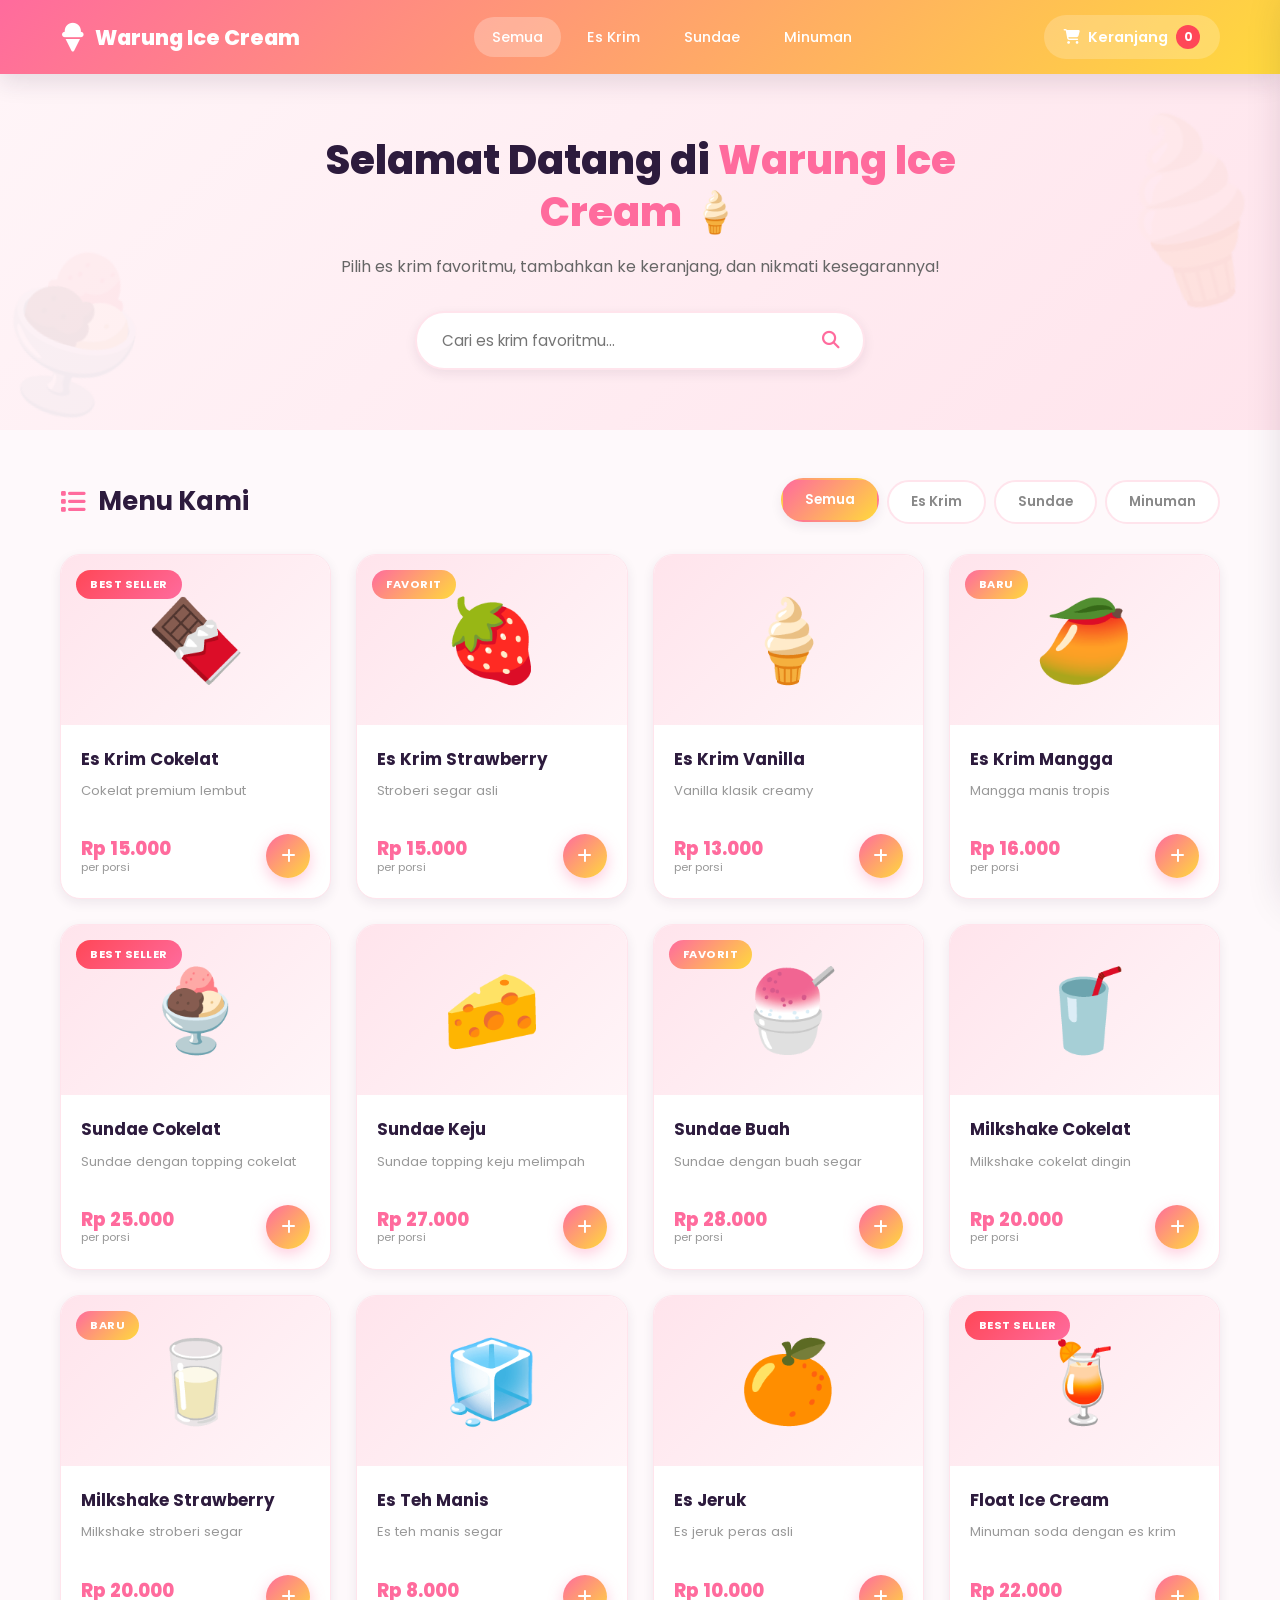
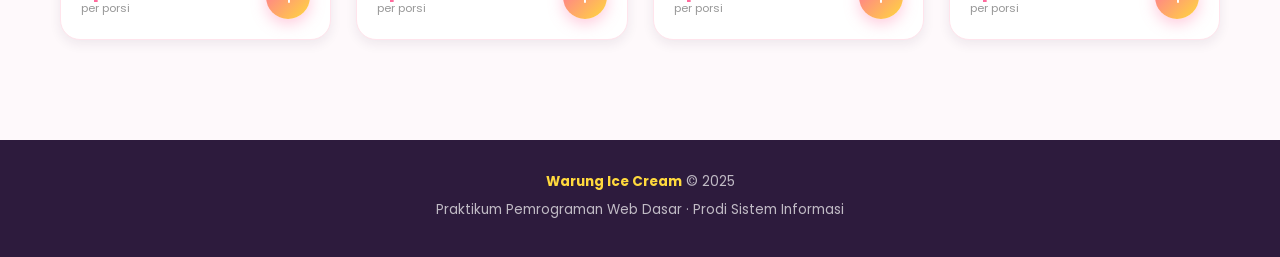
==== index.html @ a781e1b6 "Menambahkan praktikum Warung Ice Cream" ====
<!DOCTYPE html>
<html lang="id">
<head>
    <meta charset="UTF-8">
    <meta name="viewport" content="width=device-width, initial-scale=1.0">
    <title>Warung Ice Cream - Es Krim Segar Setiap Hari</title>

    <!-- jQuery CDN -->
    <script src="https://code.jquery.com/jquery-3.7.1.min.js"
        integrity="sha256-/JqT3SQfawRcv/BIHPThkBvs0OEvtFFmqPF/lYI/Cxo="
        crossorigin="anonymous"></script>

    <!-- Font Awesome untuk ikon -->
    <link rel="stylesheet"
        href="https://cdnjs.cloudflare.com/ajax/libs/font-awesome/6.4.0/css/all.min.css">

    <!-- Google Fonts -->
    <link
        href="https://fonts.googleapis.com/css2?family=Poppins:wght@300;400;500;600;700;800&display=swap"
        rel="stylesheet">

    <style>
        /* ============================================================
           RESET & VARIABEL GLOBAL
           ============================================================ */
        *{
           margin: 0;
           padding: 0;
           box-sizing: border-box;
        }

        :root {
           --primary: #ff6b9d;
           --primary-dark: #e84a7f;
           --secondary: #ffd93d;
           --accent: #6bcbff;
           --dark: #2d1b3d;
           --light: #fff5f8;
           --gradient: linear-gradient(135deg, #ff6b9d 0%, #ffd93d 100%);
           --shadow-sm: 0 4px 12px rgba(45, 27, 61, 0.08);
           --shadow-md: 0 8px 25px rgba(45, 27, 61, 0.12);
           --shadow-lg: 0 15px 40px rgba(255, 107, 157, 0.25);
           --radius: 20px;
        }

        body {
           font-family: 'Poppins', sans-serif;
           background: #fef9fb;
           color: var(--dark);
           line-height: 1.7;
           overflow-x: hidden;
        }

        /* ============================================================
           NAVBAR
           ============================================================ */
        .navbar {
           background: var(--gradient);
           padding: 15px 0;
           position: sticky;
           top: 0;
           z-index: 100;
           box-shadow: var(--shadow-md);
        }

        .nav-container {
          max-width: 1200px;
          margin: 0 auto;
          padding: 0 20px;
          display: flex;
          justify-content: space-between;
          align-items: center;
          gap: 20px;
        }

        .logo {
           display: flex;
           align-items: center;
           gap: 10px;
           color: white;
           font-size: 1.3rem;
           font-weight: 800;
           flex-shrink: 0;
        }

        .logo i {
           font-size: 1.8rem;
           animation: swing 2s ease-in-out infinite;
        }

        @keyframes swing {
          0%, 100% { transform: rotate(-10deg); }
          50% { transform: rotate(10deg); }
        }

        .nav-menu {
          display: flex;
          gap: 8px;
          flex-wrap: wrap;
        }

        .nav-link {
          color: white;
          text-decoration: none;
          padding: 8px 18px;
          border-radius: 50px;
          font-size: 0.9rem;
          font-weight: 500;
          cursor: pointer;
          transition: 0.3s;
        }

        .nav-link:hover,
        .nav-link.active {
          background: rgba(255, 255, 255, 0.25);
        }

        .cart-btn {
           background: rgba(255, 255, 255, 0.2);
           padding: 10px 20px;
           border-radius: 50px;
           color: white;
           font-weight: 600;
           font-size: 0.9rem;
           cursor: pointer;
           display: flex;
           align-items: center;
           gap: 8px;
           transition: 0.3s;
           flex-shrink: 0;
        }

        .cart-btn:hover {
           background: rgba(255, 255, 255, 0.35);
           transform: translateY(-2px);
        }

        .cart-badge {
           background: #ff4757;
           color: white;
           width: 24px;
           height: 24px;
           border-radius: 50%;
           display: flex;
           align-items: center;
           justify-content: center;
           font-size: 0.75rem;
           font-weight: 700;
           transition: 0.2s;
        }

        .hamburger {
          display: none;
          color: white;
          font-size: 1.5rem;
          cursor: pointer;
          background: none;
          border: none;
        }

        /* ============================================================
           HERO SECTION
           ============================================================ */
        .hero {
           background: linear-gradient(135deg, #fff5f8, #ffe4ec);
           padding: 60px 20px;
           text-align: center;
           position: relative;
           overflow: hidden;
        }

        .hero::before {
          content: '🍦';
          position: absolute;
          font-size: 180px;
          opacity: 0.08;
          top: -20px;
          right: -20px;
          transform: rotate(-15deg);
        }

        .hero::after {
          content: '🍨';
          position: absolute;
          font-size: 150px;
          opacity: 0.08;
          bottom: -30px;
          left: -20px;
          transform: rotate(15deg);
        }

        .hero-content {
          max-width: 700px;
          margin: 0 auto;
          position: relative;
          z-index: 1;
        }

        .hero h1 {
          font-size: 2.5rem;
          color: var(--dark);
          margin-bottom: 15px;
          font-weight: 800;
          line-height: 1.3;
        }

        .hero h1 span {
          color: var(--primary);
        }

        .hero p {
          color: #666;
          font-size: 1rem;
          margin-bottom: 30px;
        }

        .search-box {
           max-width: 450px;
           margin: 0 auto;
           position: relative;
        }

        .search-box input {
           width: 100%;
           padding: 16px 55px 16px 25px;
           border: 2px solid #ffe4ec;
           border-radius: 50px;
           font-family: inherit;
           font-size: 0.95rem;
           outline: none;
           transition: 0.3s;
           background: white;
           box-shadow: var(--shadow-sm);
        }

        .search-box input:focus {
           border-color: var(--primary);
           box-shadow: 0 0 0 5px rgba(255, 107, 157, 0.15);
        }

        .search-box i {
           position: absolute;
           right: 25px;
           top: 50%;
           transform: translateY(-50%);
           color: var(--primary);
           font-size: 1.1rem;
        }

        /* ============================================================
           PRODUK SECTION
           ============================================================ */
        .produk-section {
           max-width: 1200px;
           margin: 0 auto;
           padding: 50px 20px;
        }

        .section-header {
           display: flex;
           justify-content: space-between;
           align-items: center;
           margin-bottom: 30px;
           flex-wrap: wrap;
           gap: 20px;
        }

        .section-header h2 {
           font-size: 1.6rem;
           color: var(--dark);
           display: flex;
           align-items: center;
           gap: 12px;
        }

        .section-header h2 i {
           color: var(--primary);
        }

        .filter-btns {
           display: flex;
           gap: 8px;
           flex-wrap: wrap;
        }

        .filter-btn {
           padding: 10px 22px;
           border: 2px solid #ffe4ec;
           background: white;
           border-radius: 50px;
           font-size: 0.85rem;
           font-weight: 600;
           color: #888;
           cursor: pointer;
           transition: 0.3s;
           font-family: inherit;
        }

        .filter-btn:hover,
        .filter-btn.active {
           background: var(--gradient);
           color: white;
           border-color: transparent;
           transform: translateY(-2px);
           box-shadow: var(--shadow-sm);
        }

        .produk-grid {
           display: grid;
           grid-template-columns: repeat(auto-fill, minmax(240px, 1fr));
           gap: 25px;
        }

        /* ============================================================
           KARTU PRODUK
           ============================================================ */
        .produk-card {
           background: white;
           border-radius: var(--radius);
           overflow: hidden;
           box-shadow: var(--shadow-sm);
           transition: all 0.4s cubic-bezier(0.4, 0, 0.2, 1);
           border: 1px solid #ffe4ec;
           position: relative;
           animation: fadeInUp 0.5s ease;
        }

        @keyframes fadeInUp {
           from { opacity: 0; transform: translateY(20px); }
           to { opacity: 1; transform: translateY(0); }
        }

        .produk-card:hover {
           transform: translateY(-8px);
           box-shadow: var(--shadow-lg);
           border-color: var(--primary);
        }

        .produk-img {
           height: 170px;
           background: linear-gradient(135deg, #ffe4ec, #fff5f8);
           display: flex;
           align-items: center;
           justify-content: center;
           font-size: 5rem;
           position: relative;
           overflow: hidden;
        }

        .produk-badge {
           position: absolute;
           top: 15px;
           left: 15px;
           background: var(--gradient);
           color: white;
           padding: 5px 14px;
           border-radius: 50px;
           font-size: 0.7rem;
           font-weight: 700;
           z-index: 2;
           text-transform: uppercase;
           letter-spacing: 0.5px;
        }

        .produk-badge.hot {
           background: linear-gradient(135deg, #ff4757, #ff6b9d);
        }

        .produk-info {
           padding: 20px;
        }

        .produk-info h3 {
           font-size: 1.05rem;
           color: var(--dark);
           margin-bottom: 8px;
           font-weight: 700;
        }

        .produk-info .desc {
           font-size: 0.82rem;
           color: #999;
           margin-bottom: 15px;
           line-height: 1.5;
           min-height: 38px;
        }

        .produk-footer {
           display: flex;
           justify-content: space-between;
           align-items: center;
        }

        .produk-price {
           font-size: 1.15rem;
           font-weight: 800;
           color: var(--primary);
           line-height: 1.2;
        }

        .produk-price small {
           font-size: 0.7rem;
           color: #999;
           font-weight: 400;
           display: block;
        }

        .btn-add-cart {
           background: var(--gradient);
           color: white;
           border: none;
           width: 44px;
           height: 44px;
           border-radius: 50%;
           cursor: pointer;
           font-size: 1rem;
           transition: 0.3s;
           display: flex;
           align-items: center;
           justify-content: center;
           box-shadow: 0 5px 15px rgba(255, 107, 157, 0.35);
        }

        .btn-add-cart:hover {
           transform: rotate(90deg) scale(1.1);
           box-shadow: 0 8px 20px rgba(255, 107, 157, 0.5);
        }

        .btn-add-cart:active {
           transform: scale(0.9);
        }

        /* ============================================================
           CART SIDEBAR
           ============================================================ */
        .cart-overlay {
           position: fixed;
           top: 0;
           left: 0;
           width: 100%;
           height: 100%;
           background: rgba(45, 27, 61, 0.5);
           backdrop-filter: blur(4px);
           z-index: 998;
           display: none;
        }

        .cart-sidebar {
           position: fixed;
           top: 0;
           right: -420px;
           width: 400px;
           max-width: 90vw;
           height: 100%;
           background: white;
           z-index: 999;
           box-shadow: -10px 0 40px rgba(45, 27, 61, 0.2);
           transition: right 0.4s cubic-bezier(0.4, 0, 0.2, 1);
           display: flex;
           flex-direction: column;
        }

        .cart-sidebar.open {
           right: 0;
        }

        .cart-header {
           background: var(--gradient);
           color: white;
           padding: 22px 25px;
           display: flex;
           justify-content: space-between;
           align-items: center;
        }

        .cart-header h3 {
           color: white;
           margin: 0;
           font-size: 1.1rem;
           display: flex;
           align-items: center;
           gap: 10px;
        }

        .cart-close {
           background: rgba(255, 255, 255, 0.25);
           border: none;
           color: white;
           width: 35px;
           height: 35px;
           border-radius: 50%;
           cursor: pointer;
           font-size: 1rem;
           transition: 0.3s;
        }

        .cart-close:hover {
           background: rgba(255, 255, 255, 0.4);
           transform: rotate(90deg);
        }

        .cart-items {
           flex: 1;
           overflow-y: auto;
           padding: 20px;
        }

        .cart-empty {
           text-align: center;
           padding: 50px 20px;
           color: #bbb;
        }

        .cart-empty i {
           font-size: 3.5rem;
           margin-bottom: 15px;
           color: #ffe4ec;
           display: block;
        }

        .cart-empty p {
           font-weight: 600;
           color: #999;
           margin-bottom: 5px;
        }

        .cart-empty small {
           font-size: 0.85rem;
        }

        .cart-item {
           display: flex;
           gap: 12px;
           padding: 14px;
           background: var(--light);
           border-radius: 14px;
           margin-bottom: 12px;
           align-items: center;
           animation: slideIn 0.3s ease;
        }

        @keyframes slideIn {
           from { opacity: 0; transform: translateX(20px); }
           to { opacity: 1; transform: translateX(0); }
        }

        .cart-item-icon {
           font-size: 2rem;
           width: 55px;
           height: 55px;
           background: white;
           border-radius: 12px;
           display: flex;
           align-items: center;
           justify-content: center;
           flex-shrink: 0;
           box-shadow: var(--shadow-sm);
        }

        .cart-item-info {
           flex: 1;
           min-width: 0;
        }

        .cart-item-info h5 {
           font-size: 0.88rem;
           color: var(--dark);
           margin-bottom: 4px;
           font-weight: 600;
           white-space: nowrap;
           overflow: hidden;
           text-overflow: ellipsis;
        }

        .cart-item-info .price {
           font-size: 0.85rem;
           color: var(--primary);
           font-weight: 700;
        }

        .qty-control {
           display: flex;
           align-items: center;
           gap: 6px;
           margin-top: 6px;
        }

        .qty-btn {
           width: 24px;
           height: 24px;
           border: none;
           background: white;
           border-radius: 6px;
           cursor: pointer;
           font-weight: 700;
           color: var(--primary);
           font-size: 0.8rem;
           display: flex;
           align-items: center;
           justify-content: center;
           transition: 0.2s;
           box-shadow: 0 2px 4px rgba(0,0,0,0.05);
        }

        .qty-btn:hover {
           background: var(--primary);
           color: white;
        }

        .qty-value {
           font-size: 0.85rem;
           font-weight: 700;
           min-width: 22px;
           text-align: center;
        }

        .cart-item-remove {
           background: none;
           border: none;
           color: #ff4757;
           cursor: pointer;
           font-size: 0.95rem;
           padding: 6px;
           transition: 0.2s;
           border-radius: 6px;
        }

        .cart-item-remove:hover {
           background: #ffe5e5;
           transform: scale(1.1);
        }

        .cart-footer {
           padding: 20px 25px;
           background: var(--light);
           border-top: 2px dashed #ffe4ec;
        }

        .cart-total {
           display: flex;
           justify-content: space-between;
           align-items: center;
           margin-bottom: 15px;
        }

        .cart-total span:first-child {
           color: #888;
           font-size: 0.9rem;
        }

        .cart-total .total-price {
           font-size: 1.4rem;
           font-weight: 800;
           color: var(--primary);
        }

        .btn-checkout {
           width: 100%;
           padding: 15px;
           background: var(--gradient);
           color: white;
           border: none;
           border-radius: 50px;
           font-family: inherit;
           font-weight: 700;
           font-size: 0.95rem;
           cursor: pointer;
           display: flex;
           align-items: center;
           justify-content: center;
           gap: 10px;
           transition: 0.3s;
           box-shadow: 0 8px 20px rgba(255, 107, 157, 0.3);
        }

        .btn-checkout:hover {
           transform: translateY(-2px);
           box-shadow: 0 12px 25px rgba(255, 107, 157, 0.45);
        }

        .btn-checkout:disabled {
           opacity: 0.7;
           cursor: not-allowed;
        }

        /* ============================================================
           TOAST NOTIFICATION
           ============================================================ */
        .toast {
           position: fixed;
           bottom: 30px;
           left: 50%;
           transform: translateX(-50%) translateY(100px);
           background: var(--dark);
           color: white;
           padding: 14px 28px;
           border-radius: 50px;
           font-size: 0.9rem;
           font-weight: 500;
           z-index: 1000;
           opacity: 0;
           transition: all 0.4s cubic-bezier(0.4, 0, 0.2, 1);
           display: flex;
           align-items: center;
           gap: 10px;
           box-shadow: 0 15px 30px rgba(0, 0, 0, 0.25);
           pointer-events: none;
           max-width: 90vw;
        }

        .toast.show {
           transform: translateX(-50%) translateY(0);
           opacity: 1;
        }

        .toast i {
           color: var(--secondary);
        }

        /* ============================================================
           FOOTER
           ============================================================ */
        .footer {
           background: var(--dark);
           color: white;
           text-align: center;
           padding: 30px 20px;
           margin-top: 50px;
        }

        .footer p {
           font-size: 0.85rem;
           color: rgba(255,255,255,0.7);
           margin-bottom: 5px;
        }

        .footer strong {
           color: var(--secondary);
        }

        /* ============================================================
           RESPONSIVE DESIGN
           ============================================================ */
        /* Tablet */
        @media (max-width: 992px) {
           .nav-container {
              flex-wrap: wrap;
           }

           .nav-menu {
              order: 3;
              width: 100%;
              justify-content: center;
              margin-top: 10px;
           }
        }

        /* Mobile */
        @media (max-width: 768px) {
           .hamburger {
              display: block;
           }

           .nav-menu {
              display: none;
              position: absolute;
              top: 100%;
              left: 0;
              right: 0;
              background: var(--primary-dark);
              flex-direction: column;
              padding: 15px;
              gap: 5px;
              box-shadow: var(--shadow-md);
           }

           .nav-menu.show {
              display: flex;
           }

           .nav-link {
              width: 100%;
              text-align: center;
              padding: 12px;
           }

           .cart-text {
              display: none;
           }

           .hero {
              padding: 40px 20px;
           }

           .hero h1 {
              font-size: 1.7rem;
           }

           .hero p {
              font-size: 0.9rem;
           }

           .section-header {
              flex-direction: column;
              align-items: flex-start;
           }

           .section-header h2 {
              font-size: 1.3rem;
           }

           .filter-btns {
              width: 100%;
              justify-content: center;
           }

           .produk-grid {
              grid-template-columns: repeat(auto-fill, minmax(160px, 1fr));
              gap: 15px;
           }

           .produk-img {
              height: 130px;
              font-size: 3.5rem;
           }

           .produk-info {
              padding: 15px;
           }

           .produk-info h3 {
              font-size: 0.95rem;
           }

           .produk-price {
              font-size: 1rem;
           }

           .btn-add-cart {
              width: 38px;
              height: 38px;
              font-size: 0.9rem;
           }

           .cart-sidebar {
              width: 100%;
              max-width: 100%;
           }

           .toast {
              font-size: 0.82rem;
              padding: 12px 20px;
           }
        }

        /* Mobile Kecil */
        @media (max-width: 480px) {
           .produk-grid {
              grid-template-columns: repeat(2, 1fr);
              gap: 12px;
           }

           .produk-img {
              height: 110px;
              font-size: 3rem;
           }

           .produk-info {
              padding: 12px;
           }

           .produk-info h3 {
              font-size: 0.85rem;
           }

           .produk-info .desc {
              font-size: 0.75rem;
              min-height: 32px;
           }

           .produk-price {
              font-size: 0.9rem;
           }

           .filter-btn {
              padding: 8px 16px;
              font-size: 0.78rem;
           }
        }

        /* ============================================================
           TAMBAHAN LATIHAN 3: MODAL FORM DATA PEMBELI
           ============================================================ */
        .buyer-overlay {
           position: fixed;
           top: 0;
           left: 0;
           width: 100%;
           height: 100%;
           background: rgba(45, 27, 61, 0.5);
           backdrop-filter: blur(4px);
           z-index: 1001;
           display: none;
           align-items: center;
           justify-content: center;
           padding: 20px;
        }

        .buyer-modal {
           width: 100%;
           max-width: 450px;
           background: white;
           border-radius: var(--radius);
           box-shadow: var(--shadow-lg);
           overflow: hidden;
        }

        .buyer-header {
           background: var(--gradient);
           color: white;
           padding: 20px 25px;
           display: flex;
           justify-content: space-between;
           align-items: center;
        }

        .buyer-header h3 {
           margin: 0;
           font-size: 1.1rem;
        }

        .buyer-close {
           background: rgba(255,255,255,0.25);
           border: none;
           color: white;
           width: 35px;
           height: 35px;
           border-radius: 50%;
           cursor: pointer;
        }

        .buyer-form {
           padding: 25px;
        }

        .buyer-form label {
           display: block;
           font-size: 0.85rem;
           font-weight: 600;
           margin-bottom: 6px;
           color: var(--dark);
        }

        .buyer-form input,
        .buyer-form textarea {
           width: 100%;
           padding: 12px 14px;
           border: 2px solid #ffe4ec;
           border-radius: 12px;
           font-family: inherit;
           font-size: 0.9rem;
           outline: none;
           margin-bottom: 15px;
        }

        .buyer-form textarea {
           resize: vertical;
           min-height: 90px;
        }

        .buyer-form input:focus,
        .buyer-form textarea:focus {
           border-color: var(--primary);
        }

        .buyer-error {
           color: #ff4757;
           font-size: 0.75rem;
           margin-top: -10px;
           margin-bottom: 10px;
           display: none;
        }

        .buyer-submit {
           width: 100%;
           padding: 14px;
           background: var(--gradient);
           color: white;
           border: none;
           border-radius: 50px;
           font-family: inherit;
           font-weight: 700;
           cursor: pointer;
        }
    </style>
</head>
<body>
    <!-- ========== NAVBAR ========== -->
    <nav class="navbar">
        <div class="nav-container">
            <div class="logo">
                <i class="fas fa-ice-cream"></i>
                <span>Warung Ice Cream</span>
            </div>
            <div class="nav-menu" id="navMenu">
                <a class="nav-link active" data-filter="all">Semua</a>
                <a class="nav-link" data-filter="es-krim">Es Krim</a>
                <a class="nav-link" data-filter="sundae">Sundae</a>
                <a class="nav-link" data-filter="minuman">Minuman</a>
            </div>
            <div class="cart-btn" id="cartBtn">
                <i class="fas fa-shopping-cart"></i>
                <span class="cart-text">Keranjang</span>
                <span class="cart-badge" id="cartBadge">0</span>
            </div>
            <div class="hamburger" id="hamburger">
                <i class="fas fa-bars"></i>
            </div>
        </div>
    </nav>

    <!-- ========== HERO SECTION ========== -->
    <section class="hero">
        <div class="hero-content">
            <h1>Selamat Datang di <span>Warung Ice Cream</span> 🍦</h1>
            <p>Pilih es krim favoritmu, tambahkan ke keranjang, dan nikmati kesegarannya!</p>
            <div class="search-box">
                <input type="text" id="searchProduk" placeholder="Cari es krim favoritmu...">
                <i class="fas fa-search"></i>
            </div>
        </div>
    </section>

    <!-- ========== PRODUK SECTION ========== -->
    <section class="produk-section">
        <div class="section-header">
            <h2><i class="fas fa-list"></i> Menu Kami</h2>
            <div class="filter-btns">
                <button class="filter-btn active" data-cat="all">Semua</button>
                <button class="filter-btn" data-cat="es-krim">Es Krim</button>
                <button class="filter-btn" data-cat="sundae">Sundae</button>
                <button class="filter-btn" data-cat="minuman">Minuman</button>
            </div>
        </div>
        <div class="produk-grid" id="produkGrid"></div>
    </section>

    <!-- ========== CART SIDEBAR ========== -->
    <div class="cart-overlay" id="cartOverlay"></div>
    <aside class="cart-sidebar" id="cartSidebar">
        <div class="cart-header">
            <h3><i class="fas fa-shopping-bag"></i> Keranjang Belanja</h3>
            <button class="cart-close" id="cartClose">
                <i class="fas fa-times"></i>
            </button>
        </div>
        <div class="cart-items" id="cartItems"></div>
        <div class="cart-footer">
            <div class="cart-total">
                <span>Total:</span>
                <span class="total-price" id="cartTotal">Rp 0</span>
            </div>
            <button class="btn-checkout" id="btnCheckout">
                <i class="fas fa-check-circle"></i> Checkout Sekarang
            </button>
        </div>
    </aside>

    <!-- ========== TOAST NOTIFICATION ========== -->
    <div class="toast" id="toast">
        <i class="fas fa-check-circle"></i>
        <span id="toastMsg">Produk ditambahkan!</span>
    </div>

    <!-- ========== FOOTER ========== -->
    <footer class="footer">
        <p><strong>Warung Ice Cream</strong> © 2025</p>
        <p>Praktikum Pemrograman Web Dasar · Prodi Sistem Informasi</p>
    </footer>

    <!-- ============================================================
         TAMBAHAN LATIHAN 3: FORM DATA PEMBELI
         ============================================================ -->
    <div class="buyer-overlay" id="buyerOverlay">
        <div class="buyer-modal">
            <div class="buyer-header">
                <h3><i class="fas fa-user"></i> Data Pembeli</h3>
                <button class="buyer-close" id="buyerClose">
                    <i class="fas fa-times"></i>
                </button>
            </div>

            <form class="buyer-form" id="buyerForm">
                <label for="namaPembeli">Nama</label>
                <input type="text" id="namaPembeli" placeholder="Masukkan nama">
                <div class="buyer-error" id="namaError">Nama wajib diisi.</div>

                <label for="alamatPembeli">Alamat</label>
                <textarea id="alamatPembeli" placeholder="Masukkan alamat"></textarea>
                <div class="buyer-error" id="alamatError">Alamat wajib diisi.</div>

                <label for="noHpPembeli">No HP</label>
                <input type="text" id="noHpPembeli" placeholder="Masukkan nomor HP">
                <div class="buyer-error" id="noHpError">No HP wajib diisi dan hanya boleh berisi angka.</div>

                <button type="submit" class="buyer-submit">
                    <i class="fas fa-check-circle"></i> Lanjutkan Checkout
                </button>
            </form>
        </div>
    </div>

    <script>
        /* ============================================================
           WARUNG ICE CREAM - JQUERY SCRIPT
           Praktikum Pemrograman Web Dasar
           ============================================================ */
        $(document).ready(function() {
            /* =====================================================
               1. DATA PRODUK
               ===================================================== */
            const produkData = [
                { id: 1, nama: 'Es Krim Cokelat', harga: 15000, kategori: 'es-krim', icon: '🍫',
                  desc: 'Cokelat premium lembut', badge: 'Best Seller', badgeType: 'hot' },
                { id: 2, nama: 'Es Krim Strawberry', harga: 15000, kategori: 'es-krim', icon: '🍓',
                  desc: 'Stroberi segar asli', badge: 'Favorit', badgeType: '' },
                { id: 3, nama: 'Es Krim Vanilla', harga: 13000, kategori: 'es-krim', icon: '🍦',
                  desc: 'Vanilla klasik creamy', badge: '', badgeType: '' },
                { id: 4, nama: 'Es Krim Mangga', harga: 16000, kategori: 'es-krim', icon: '🥭',
                  desc: 'Mangga manis tropis', badge: 'Baru', badgeType: '' },
                { id: 5, nama: 'Sundae Cokelat', harga: 25000, kategori: 'sundae', icon: '🍨',
                  desc: 'Sundae dengan topping cokelat', badge: 'Best Seller', badgeType: 'hot' },
                { id: 6, nama: 'Sundae Keju', harga: 27000, kategori: 'sundae', icon: '🧀',
                  desc: 'Sundae topping keju melimpah', badge: '', badgeType: '' },
                { id: 7, nama: 'Sundae Buah', harga: 28000, kategori: 'sundae', icon: '🍧',
                  desc: 'Sundae dengan buah segar', badge: 'Favorit', badgeType: '' },
                { id: 8, nama: 'Milkshake Cokelat', harga: 20000, kategori: 'minuman', icon: '🥤',
                  desc: 'Milkshake cokelat dingin', badge: '', badgeType: '' },
                { id: 9, nama: 'Milkshake Strawberry', harga: 20000, kategori: 'minuman', icon: '🥛',
                  desc: 'Milkshake stroberi segar', badge: 'Baru', badgeType: '' },
                { id: 10, nama: 'Es Teh Manis', harga: 8000, kategori: 'minuman', icon: '🧊',
                  desc: 'Es teh manis segar', badge: '', badgeType: '' },
                { id: 11, nama: 'Es Jeruk', harga: 10000, kategori: 'minuman', icon: '🍊',
                  desc: 'Es jeruk peras asli', badge: '', badgeType: '' },
                { id: 12, nama: 'Float Ice Cream', harga: 22000, kategori: 'minuman', icon: '🍹',
                  desc: 'Minuman soda dengan es krim', badge: 'Best Seller', badgeType: 'hot' }
            ];

            /* =====================================================
               2. STATE (Variabel Global)
               ===================================================== */
            let cart = [];
            let currentFilter = 'all';
            let searchKeyword = '';

            /* =====================================================
               3. FUNGSI RENDER PRODUK
               ===================================================== */
            function renderProduk() {
                const $grid = $('#produkGrid');
                $grid.empty();

                const filtered = produkData.filter(function(p) {
                    const matchKategori = currentFilter === 'all' || p.kategori === currentFilter;
                    const matchSearch =
                        p.nama.toLowerCase().includes(searchKeyword.toLowerCase()) ||
                        p.desc.toLowerCase().includes(searchKeyword.toLowerCase());
                    return matchKategori && matchSearch;
                });

                if (filtered.length === 0) {
                    $grid.html(`
                        <div style="grid-column: 1/-1; text-align: center; padding: 60px 20px; color: #bbb;">
                            <i class="fas fa-search" style="font-size: 3.5rem; color: #ffe4ec; margin-bottom: 20px; display: block;"></i>
                            <h3 style="color: #999; font-weight: 600; margin-bottom: 8px;">Produk tidak ditemukan</h3>
                            <p style="font-size: 0.9rem;">Coba kata kunci atau kategori lain</p>
                        </div>
                    `);
                    return;
                }

                filtered.forEach(function(p) {
                    const badgeHtml = p.badge
                        ? `<div class="produk-badge ${p.badgeType}">${p.badge}</div>`
                        : '';

                    const card = `
                        <div class="produk-card" data-id="${p.id}" data-kategori="${p.kategori}">
                            ${badgeHtml}
                            <div class="produk-img">${p.icon}</div>
                            <div class="produk-info">
                                <h3>${p.nama}</h3>
                                <p class="desc">${p.desc}</p>
                                <div class="produk-footer">
                                    <div class="produk-price">
                                        Rp ${p.harga.toLocaleString('id-ID')}
                                        <small>per porsi</small>
                                    </div>
                                    <button class="btn-add-cart" data-id="${p.id}" title="Tambah ke keranjang">
                                        <i class="fas fa-plus"></i>
                                    </button>
                                </div>
                            </div>
                        </div>
                    `;
                    $grid.append(card);
                });
            }

            /* =====================================================
               4. EVENT: FILTER NAVBAR
               ===================================================== */
            $('.nav-link').click(function() {
                $('.nav-link').removeClass('active');
                $(this).addClass('active');
                currentFilter = $(this).data('filter');
                $('.filter-btn').removeClass('active');
                $(`.filter-btn[data-cat="${currentFilter}"]`).addClass('active');
                renderProduk();
            });

            /* =====================================================
               5. EVENT: FILTER BUTTON
               ===================================================== */
            $('.filter-btn').click(function() {
                $('.filter-btn').removeClass('active');
                $(this).addClass('active');
                currentFilter = $(this).data('cat');
                $('.nav-link').removeClass('active');
                $(`.nav-link[data-filter="${currentFilter}"]`).addClass('active');
                renderProduk();
            });

            /* =====================================================
               6. EVENT: PENCARIAN REAL-TIME
               ===================================================== */
            $('#searchProduk').on('input', function() {
                searchKeyword = $(this).val();
                renderProduk();
            });

            /* =====================================================
               7. EVENT: TAMBAH KE KERANJANG
               ===================================================== */
            $(document).on('click', '.btn-add-cart', function(e) {
                e.stopPropagation();
                const id = $(this).data('id');
                const produk = produkData.find(p => p.id === id);
                if (!produk) return;

                const existing = cart.find(item => item.id === id);
                if (existing) {
                    existing.qty += 1;
                } else {
                    cart.push({
                        id: produk.id,
                        nama: produk.nama,
                        harga: produk.harga,
                        icon: produk.icon,
                        qty: 1
                    });
                }

                updateCartUI();
                showToast(`${produk.icon} ${produk.nama} ditambahkan!`);

                $(this).css('transform', 'rotate(90deg) scale(1.3)');
                setTimeout(() => $(this).css('transform', ''), 300);

                $('#cartBadge').css('transform', 'scale(1.4)');
                setTimeout(() => $('#cartBadge').css('transform', 'scale(1)'), 200);
            });

            /* =====================================================
               8. FUNGSI UPDATE UI KERANJANG
               ===================================================== */
            function updateCartUI() {
                const $cartItems = $('#cartItems');
                const totalQty = cart.reduce((sum, item) => sum + item.qty, 0);

                // =================================================
                // TAMBAHAN LATIHAN 1: DISKON 10% JIKA TOTAL > Rp100.000
                // =================================================
                let totalHarga = cart.reduce((sum, item) => sum + (item.harga * item.qty), 0);

                if (totalHarga > 100000) {
                    const diskon = totalHarga * 0.1;
                    totalHarga -= diskon;

                    $('#cartTotal').html(`
                        <small style="text-decoration:line-through;color:#999;display:block;">
                            Rp ${(totalHarga + diskon).toLocaleString('id-ID')}
                        </small>
                        Rp ${totalHarga.toLocaleString('id-ID')}
                    `);
                } else {
                    $('#cartTotal').text('Rp ' + totalHarga.toLocaleString('id-ID'));
                }

                $('#cartBadge').text(totalQty);

                if (cart.length === 0) {
                    $cartItems.html(`
                        <div class="cart-empty">
                            <i class="fas fa-shopping-cart"></i>
                            <p>Keranjang masih kosong</p>
                            <small>Yuk pilih es krim dulu!</small>
                        </div>
                    `);
                    return;
                }

                let html = '';
                cart.forEach(function(item) {
                    html += `
                        <div class="cart-item" data-id="${item.id}">
                            <div class="cart-item-icon">${item.icon}</div>
                            <div class="cart-item-info">
                                <h5>${item.nama}</h5>
                                <div class="price">Rp ${(item.harga * item.qty).toLocaleString('id-ID')}</div>
                                <div class="qty-control">
                                    <button class="qty-btn" data-action="minus" data-id="${item.id}">−</button>
                                    <span class="qty-value">${item.qty}</span>
                                    <button class="qty-btn" data-action="plus" data-id="${item.id}">+</button>
                                </div>
                            </div>
                            <button class="cart-item-remove" data-id="${item.id}" title="Hapus">
                                <i class="fas fa-trash"></i>
                            </button>
                        </div>
                    `;
                });

                $cartItems.html(html);
            }

            /* =====================================================
               9. EVENT: KONTROL QTY (Plus/Minus)
               ===================================================== */
            $(document).on('click', '.qty-btn', function() {
                const action = $(this).data('action');
                const id = $(this).data('id');
                const item = cart.find(i => i.id === id);
                if (!item) return;

                if (action === 'plus') {
                    item.qty += 1;
                } else if (action === 'minus') {
                    item.qty -= 1;
                    if (item.qty <= 0) {
                        cart = cart.filter(i => i.id !== id);
                    }
                }

                updateCartUI();
            });

            /* =====================================================
               10. EVENT: HAPUS ITEM DARI KERANJANG
               ===================================================== */
            $(document).on('click', '.cart-item-remove', function() {
                const id = $(this).data('id');
                const item = cart.find(i => i.id === id);

                if (item) {
                    showToast(`${item.icon} ${item.nama} dihapus dari keranjang`);
                }

                cart = cart.filter(i => i.id !== id);
                updateCartUI();
            });

            /* =====================================================
               11. EVENT: BUKA/TUTUP KERANJANG
               ===================================================== */
            $('#cartBtn').click(function() {
                $('#cartSidebar').addClass('open');
                $('#cartOverlay').fadeIn(300);
            });

            $('#cartClose, #cartOverlay').click(function() {
                $('#cartSidebar').removeClass('open');
                $('#cartOverlay').fadeOut(300);
            });

            /* =====================================================
               TAMBAHAN LATIHAN 2: SIMPAN RIWAYAT KE LOCALSTORAGE
               ===================================================== */
            function simpanRiwayat(total, qty) {
                const riwayat = JSON.parse(localStorage.getItem('riwayat')) || [];
                riwayat.push({ tanggal: new Date().toISOString(), total, qty });
                localStorage.setItem('riwayat', JSON.stringify(riwayat));
            }

            /* =====================================================
               12. EVENT: CHECKOUT
               ===================================================== */
            $('#btnCheckout').click(function() {
                if (cart.length === 0) {
                    showToast('❌ Keranjang masih kosong!');
                    return;
                }

                // Latihan 3: sebelum checkout tampilkan form data pembeli
                $('#buyerOverlay').css('display', 'flex');
            });

            /* =====================================================
               TAMBAHAN LATIHAN 3: VALIDASI FORM DATA PEMBELI
               ===================================================== */
            $('#buyerClose').click(function() {
                $('#buyerOverlay').fadeOut(200);
            });

            $('#buyerOverlay').click(function(e) {
                if (e.target === this) {
                    $('#buyerOverlay').fadeOut(200);
                }
            });

            $('#buyerForm').submit(function(e) {
                e.preventDefault();

                const nama = $('#namaPembeli').val().trim();
                const alamat = $('#alamatPembeli').val().trim();
                const noHp = $('#noHpPembeli').val().trim();

                $('.buyer-error').hide();

                let valid = true;

                if (nama === '') {
                    $('#namaError').show();
                    valid = false;
                }

                if (alamat === '') {
                    $('#alamatError').show();
                    valid = false;
                }

                if (noHp === '' || !/^[0-9]+$/.test(noHp)) {
                    $('#noHpError').show();
                    valid = false;
                }

                if (!valid) {
                    return;
                }

                const totalAsli = cart.reduce((sum, item) => sum + (item.harga * item.qty), 0);
                const totalQty = cart.reduce((sum, item) => sum + item.qty, 0);

                let total = totalAsli;

                if (total > 100000) {
                    total -= total * 0.1;
                }

                const $btn = $('#buyerForm button[type="submit"]');
                $btn.html('<i class="fas fa-spinner fa-spin"></i> Memproses...').prop('disabled', true);

                setTimeout(function() {
                    // Simpan riwayat setelah checkout berhasil
                    simpanRiwayat(total, totalQty);

                    $btn.html('<i class="fas fa-check-circle"></i> Lanjutkan Checkout').prop('disabled', false);

                    cart = [];
                    updateCartUI();

                    $('#buyerForm')[0].reset();
                    $('#buyerOverlay').fadeOut(200);
                    $('#cartSidebar').removeClass('open');
                    $('#cartOverlay').fadeOut(300);

                    showToast(`✅ Checkout berhasil! ${totalQty} item · Rp ${total.toLocaleString('id-ID')}`);
                }, 1500);
            });

            /* =====================================================
               13. FUNGSI TOAST NOTIFICATION
               ===================================================== */
            let toastTimer;

            function showToast(message) {
                clearTimeout(toastTimer);
                $('#toastMsg').text(message);
                $('#toast').addClass('show');

                toastTimer = setTimeout(function() {
                    $('#toast').removeClass('show');
                }, 2500);
            }

            /* =====================================================
               14. EVENT: HAMBURGER MENU (Mobile)
               ===================================================== */
            $('#hamburger').click(function() {
                $('#navMenu').toggleClass('show');
                const icon = $(this).find('i');

                if ($('#navMenu').hasClass('show')) {
                    icon.removeClass('fa-bars').addClass('fa-times');
                } else {
                    icon.removeClass('fa-times').addClass('fa-bars');
                }
            });

            $('.nav-link').click(function() {
                if (window.innerWidth <= 768) {
                    $('#navMenu').removeClass('show');
                    $('#hamburger').find('i').removeClass('fa-times').addClass('fa-bars');
                }
            });

            /* =====================================================
               15. INISIALISASI APLIKASI
               ===================================================== */
            renderProduk();
            updateCartUI();

            console.log('%c🍦 Warung Ice Cream - Siap!',
                'color:#ff6b9d;font-size:16px;font-weight:bold;');
            console.log('%cTotal produk: ' + produkData.length,
                'color:#2d1b3d;font-size:12px;');
        });
    </script>
</body>
</html>
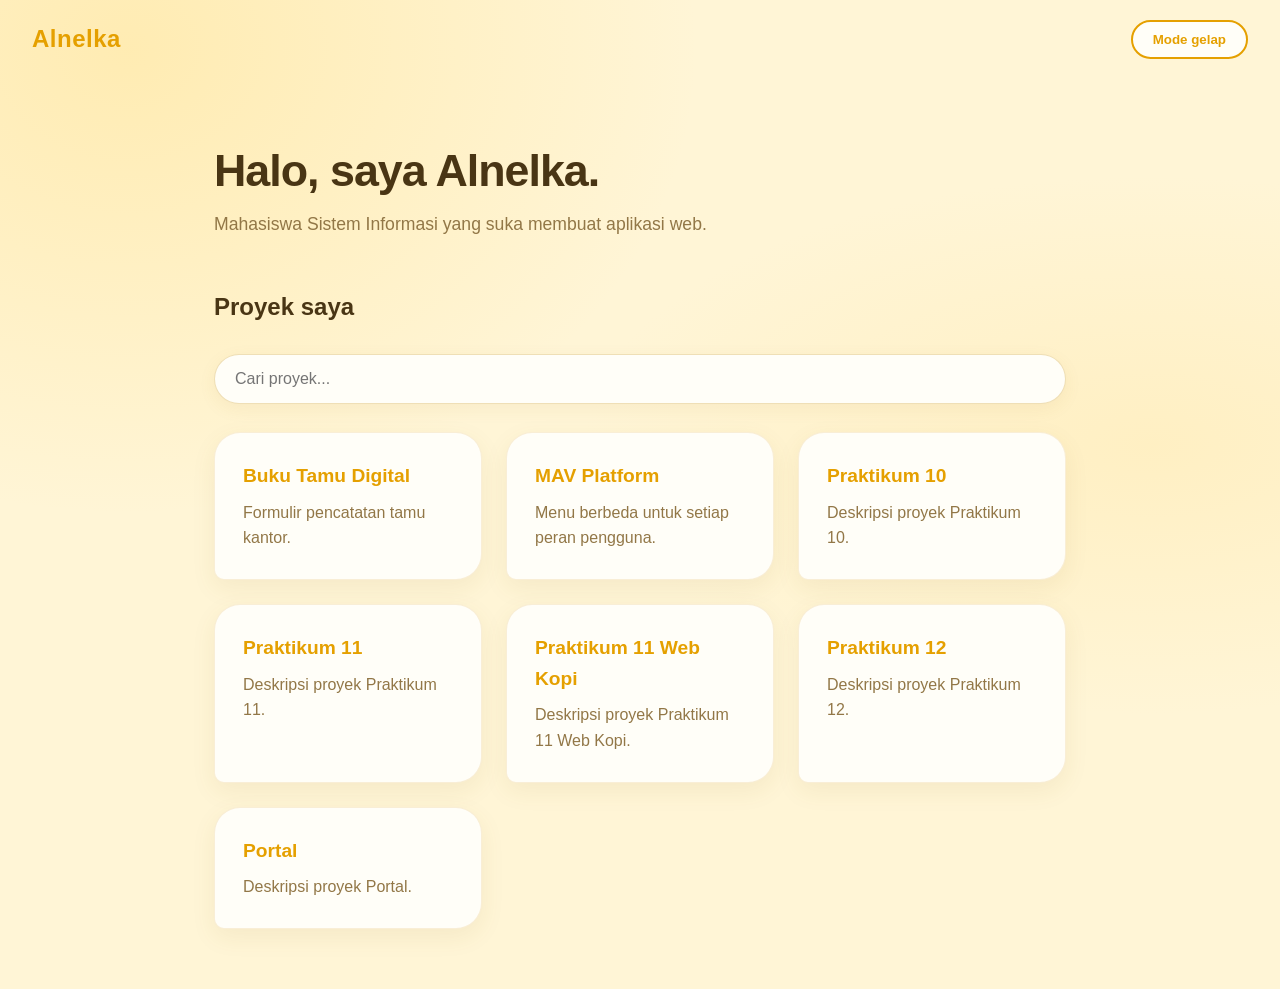
==== commit aae2c2cd: "portal ppwd" ====
--- a/index.html
+++ b/index.html
@@ -1,1530 +1,68 @@
 <!DOCTYPE html>
 <html lang="id">
+
 <head>
     <meta charset="UTF-8">
-    <meta name="viewport" content="width=device-width, initial-scale=1.0">
-    <title>Warung Ice Cream - Es Krim Segar Setiap Hari</title>
+    <meta name="viewport" content="width=device-width, initial-scale=1">
+    <title>Portofolio Alnelka</title>
+    <!-- Menghubungkan file CSS -->
+    <link rel="stylesheet" href="style.css">
+</head>
 
-    <!-- jQuery CDN -->
-    <script src="https://code.jquery.com/jquery-3.7.1.min.js"
-        integrity="sha256-/JqT3SQfawRcv/BIHPThkBvs0OEvtFFmqPF/lYI/Cxo="
-        crossorigin="anonymous"></script>
+<body>
+    <!-- ===== Bagian atas ===== -->
+    <header class="header">
+        <h2 class="logo">Alnelka</h2>
+        <button id="tombol-tema">Mode gelap</button>
+    </header>
+    <main class="isi">
+        <!-- ===== Perkenalan ===== -->
+        <section class="perkenalan">
+            <h1>Halo, saya Alnelka.</h1>
+            <p>Mahasiswa Sistem Informasi yang suka membuat aplikasi web.</p>
+        </section>
+        <!-- ===== Daftar proyek ===== -->
+        <h2>Proyek saya</h2>
+        <!-- Kotak pencarian (dipakai oleh script.js) -->
+        <input type="text" id="cari" placeholder="Cari proyek...">
+        <section class="daftar-proyek">
+            <!-- Satu kartu = satu proyek.
+ href mengarah ke index.html di dalam folder proyek tersebut. -->
+            <a class="kartu" href="buku-tamu-digital/index.html">
+                <h3>Buku Tamu Digital</h3>
+                <p>Formulir pencatatan tamu kantor.</p>
+            </a>
+            <a class="kartu" href="mav-platform/index.html">
+                <h3>MAV Platform</h3>
+                <p>Menu berbeda untuk setiap peran pengguna.</p>
+            </a>
+             <a class="kartu" href="Praktikum 10/index.html">
+                <h3>Praktikum 10</h3>
+                <p>Deskripsi proyek Praktikum 10.</p>
+            </a>
+            <a class="kartu" href="Praktikum 11/index.html">
+                <h3>Praktikum 11</h3>
+                <p>Deskripsi proyek Praktikum 11.</p>
+            </a>
+             <a class="kartu" href="Praktikum 11 Web Kopi/index.html">
+                <h3>Praktikum 11 Web Kopi</h3>
+                <p>Deskripsi proyek Praktikum 11 Web Kopi.</p>
+            </a>
+             <a class="kartu" href="Praktikum 12/index.html">
+                <h3>Praktikum 12</h3>
+                <p>Deskripsi proyek Praktikum 12.</p>
+            </a>
+             <a class="kartu" href="Portal/index.html">
+                <h3>Portal</h3>
+                <p>Deskripsi proyek Portal.</p>
+            </a>
+            <!-- Mau menambah proyek? Salin satu blok <a class="kartu"> di atas,
+ lalu ubah href, judul, dan deskripsinya. -->
+        </section>
+        <p id="pesan-kosong" class="pesan-kosong">Proyek tidak ditemukan.</p>
+    </main>
+    <!-- Menghubungkan file JavaScript (letakkan paling bawah) -->
+    <script src="script.js"></script>
+</body>
 
-    <!-- Font Awesome untuk ikon -->
-    <link rel="stylesheet"
-        href="https://cdnjs.cloudflare.com/ajax/libs/font-awesome/6.4.0/css/all.min.css">
-
-    <!-- Google Fonts -->
-    <link
-        href="https://fonts.googleapis.com/css2?family=Poppins:wght@300;400;500;600;700;800&display=swap"
-        rel="stylesheet">
-
-    <style>
-        /* ============================================================
-           RESET & VARIABEL GLOBAL
-           ============================================================ */
-        *{
-           margin: 0;
-           padding: 0;
-           box-sizing: border-box;
-        }
-
-        :root {
-           --primary: #ff6b9d;
-           --primary-dark: #e84a7f;
-           --secondary: #ffd93d;
-           --accent: #6bcbff;
-           --dark: #2d1b3d;
-           --light: #fff5f8;
-           --gradient: linear-gradient(135deg, #ff6b9d 0%, #ffd93d 100%);
-           --shadow-sm: 0 4px 12px rgba(45, 27, 61, 0.08);
-           --shadow-md: 0 8px 25px rgba(45, 27, 61, 0.12);
-           --shadow-lg: 0 15px 40px rgba(255, 107, 157, 0.25);
-           --radius: 20px;
-        }
-
-        body {
-           font-family: 'Poppins', sans-serif;
-           background: #fef9fb;
-           color: var(--dark);
-           line-height: 1.7;
-           overflow-x: hidden;
-        }
-
-        /* ============================================================
-           NAVBAR
-           ============================================================ */
-        .navbar {
-           background: var(--gradient);
-           padding: 15px 0;
-           position: sticky;
-           top: 0;
-           z-index: 100;
-           box-shadow: var(--shadow-md);
-        }
-
-        .nav-container {
-          max-width: 1200px;
-          margin: 0 auto;
-          padding: 0 20px;
-          display: flex;
-          justify-content: space-between;
-          align-items: center;
-          gap: 20px;
-        }
-
-        .logo {
-           display: flex;
-           align-items: center;
-           gap: 10px;
-           color: white;
-           font-size: 1.3rem;
-           font-weight: 800;
-           flex-shrink: 0;
-        }
-
-        .logo i {
-           font-size: 1.8rem;
-           animation: swing 2s ease-in-out infinite;
-        }
-
-        @keyframes swing {
-          0%, 100% { transform: rotate(-10deg); }
-          50% { transform: rotate(10deg); }
-        }
-
-        .nav-menu {
-          display: flex;
-          gap: 8px;
-          flex-wrap: wrap;
-        }
-
-        .nav-link {
-          color: white;
-          text-decoration: none;
-          padding: 8px 18px;
-          border-radius: 50px;
-          font-size: 0.9rem;
-          font-weight: 500;
-          cursor: pointer;
-          transition: 0.3s;
-        }
-
-        .nav-link:hover,
-        .nav-link.active {
-          background: rgba(255, 255, 255, 0.25);
-        }
-
-        .cart-btn {
-           background: rgba(255, 255, 255, 0.2);
-           padding: 10px 20px;
-           border-radius: 50px;
-           color: white;
-           font-weight: 600;
-           font-size: 0.9rem;
-           cursor: pointer;
-           display: flex;
-           align-items: center;
-           gap: 8px;
-           transition: 0.3s;
-           flex-shrink: 0;
-        }
-
-        .cart-btn:hover {
-           background: rgba(255, 255, 255, 0.35);
-           transform: translateY(-2px);
-        }
-
-        .cart-badge {
-           background: #ff4757;
-           color: white;
-           width: 24px;
-           height: 24px;
-           border-radius: 50%;
-           display: flex;
-           align-items: center;
-           justify-content: center;
-           font-size: 0.75rem;
-           font-weight: 700;
-           transition: 0.2s;
-        }
-
-        .hamburger {
-          display: none;
-          color: white;
-          font-size: 1.5rem;
-          cursor: pointer;
-          background: none;
-          border: none;
-        }
-
-        /* ============================================================
-           HERO SECTION
-           ============================================================ */
-        .hero {
-           background: linear-gradient(135deg, #fff5f8, #ffe4ec);
-           padding: 60px 20px;
-           text-align: center;
-           position: relative;
-           overflow: hidden;
-        }
-
-        .hero::before {
-          content: '🍦';
-          position: absolute;
-          font-size: 180px;
-          opacity: 0.08;
-          top: -20px;
-          right: -20px;
-          transform: rotate(-15deg);
-        }
-
-        .hero::after {
-          content: '🍨';
-          position: absolute;
-          font-size: 150px;
-          opacity: 0.08;
-          bottom: -30px;
-          left: -20px;
-          transform: rotate(15deg);
-        }
-
-        .hero-content {
-          max-width: 700px;
-          margin: 0 auto;
-          position: relative;
-          z-index: 1;
-        }
-
-        .hero h1 {
-          font-size: 2.5rem;
-          color: var(--dark);
-          margin-bottom: 15px;
-          font-weight: 800;
-          line-height: 1.3;
-        }
-
-        .hero h1 span {
-          color: var(--primary);
-        }
-
-        .hero p {
-          color: #666;
-          font-size: 1rem;
-          margin-bottom: 30px;
-        }
-
-        .search-box {
-           max-width: 450px;
-           margin: 0 auto;
-           position: relative;
-        }
-
-        .search-box input {
-           width: 100%;
-           padding: 16px 55px 16px 25px;
-           border: 2px solid #ffe4ec;
-           border-radius: 50px;
-           font-family: inherit;
-           font-size: 0.95rem;
-           outline: none;
-           transition: 0.3s;
-           background: white;
-           box-shadow: var(--shadow-sm);
-        }
-
-        .search-box input:focus {
-           border-color: var(--primary);
-           box-shadow: 0 0 0 5px rgba(255, 107, 157, 0.15);
-        }
-
-        .search-box i {
-           position: absolute;
-           right: 25px;
-           top: 50%;
-           transform: translateY(-50%);
-           color: var(--primary);
-           font-size: 1.1rem;
-        }
-
-        /* ============================================================
-           PRODUK SECTION
-           ============================================================ */
-        .produk-section {
-           max-width: 1200px;
-           margin: 0 auto;
-           padding: 50px 20px;
-        }
-
-        .section-header {
-           display: flex;
-           justify-content: space-between;
-           align-items: center;
-           margin-bottom: 30px;
-           flex-wrap: wrap;
-           gap: 20px;
-        }
-
-        .section-header h2 {
-           font-size: 1.6rem;
-           color: var(--dark);
-           display: flex;
-           align-items: center;
-           gap: 12px;
-        }
-
-        .section-header h2 i {
-           color: var(--primary);
-        }
-
-        .filter-btns {
-           display: flex;
-           gap: 8px;
-           flex-wrap: wrap;
-        }
-
-        .filter-btn {
-           padding: 10px 22px;
-           border: 2px solid #ffe4ec;
-           background: white;
-           border-radius: 50px;
-           font-size: 0.85rem;
-           font-weight: 600;
-           color: #888;
-           cursor: pointer;
-           transition: 0.3s;
-           font-family: inherit;
-        }
-
-        .filter-btn:hover,
-        .filter-btn.active {
-           background: var(--gradient);
-           color: white;
-           border-color: transparent;
-           transform: translateY(-2px);
-           box-shadow: var(--shadow-sm);
-        }
-
-        .produk-grid {
-           display: grid;
-           grid-template-columns: repeat(auto-fill, minmax(240px, 1fr));
-           gap: 25px;
-        }
-
-        /* ============================================================
-           KARTU PRODUK
-           ============================================================ */
-        .produk-card {
-           background: white;
-           border-radius: var(--radius);
-           overflow: hidden;
-           box-shadow: var(--shadow-sm);
-           transition: all 0.4s cubic-bezier(0.4, 0, 0.2, 1);
-           border: 1px solid #ffe4ec;
-           position: relative;
-           animation: fadeInUp 0.5s ease;
-        }
-
-        @keyframes fadeInUp {
-           from { opacity: 0; transform: translateY(20px); }
-           to { opacity: 1; transform: translateY(0); }
-        }
-
-        .produk-card:hover {
-           transform: translateY(-8px);
-           box-shadow: var(--shadow-lg);
-           border-color: var(--primary);
-        }
-
-        .produk-img {
-           height: 170px;
-           background: linear-gradient(135deg, #ffe4ec, #fff5f8);
-           display: flex;
-           align-items: center;
-           justify-content: center;
-           font-size: 5rem;
-           position: relative;
-           overflow: hidden;
-        }
-
-        .produk-badge {
-           position: absolute;
-           top: 15px;
-           left: 15px;
-           background: var(--gradient);
-           color: white;
-           padding: 5px 14px;
-           border-radius: 50px;
-           font-size: 0.7rem;
-           font-weight: 700;
-           z-index: 2;
-           text-transform: uppercase;
-           letter-spacing: 0.5px;
-        }
-
-        .produk-badge.hot {
-           background: linear-gradient(135deg, #ff4757, #ff6b9d);
-        }
-
-        .produk-info {
-           padding: 20px;
-        }
-
-        .produk-info h3 {
-           font-size: 1.05rem;
-           color: var(--dark);
-           margin-bottom: 8px;
-           font-weight: 700;
-        }
-
-        .produk-info .desc {
-           font-size: 0.82rem;
-           color: #999;
-           margin-bottom: 15px;
-           line-height: 1.5;
-           min-height: 38px;
-        }
-
-        .produk-footer {
-           display: flex;
-           justify-content: space-between;
-           align-items: center;
-        }
-
-        .produk-price {
-           font-size: 1.15rem;
-           font-weight: 800;
-           color: var(--primary);
-           line-height: 1.2;
-        }
-
-        .produk-price small {
-           font-size: 0.7rem;
-           color: #999;
-           font-weight: 400;
-           display: block;
-        }
-
-        .btn-add-cart {
-           background: var(--gradient);
-           color: white;
-           border: none;
-           width: 44px;
-           height: 44px;
-           border-radius: 50%;
-           cursor: pointer;
-           font-size: 1rem;
-           transition: 0.3s;
-           display: flex;
-           align-items: center;
-           justify-content: center;
-           box-shadow: 0 5px 15px rgba(255, 107, 157, 0.35);
-        }
-
-        .btn-add-cart:hover {
-           transform: rotate(90deg) scale(1.1);
-           box-shadow: 0 8px 20px rgba(255, 107, 157, 0.5);
-        }
-
-        .btn-add-cart:active {
-           transform: scale(0.9);
-        }
-
-        /* ============================================================
-           CART SIDEBAR
-           ============================================================ */
-        .cart-overlay {
-           position: fixed;
-           top: 0;
-           left: 0;
-           width: 100%;
-           height: 100%;
-           background: rgba(45, 27, 61, 0.5);
-           backdrop-filter: blur(4px);
-           z-index: 998;
-           display: none;
-        }
-
-        .cart-sidebar {
-           position: fixed;
-           top: 0;
-           right: -420px;
-           width: 400px;
-           max-width: 90vw;
-           height: 100%;
-           background: white;
-           z-index: 999;
-           box-shadow: -10px 0 40px rgba(45, 27, 61, 0.2);
-           transition: right 0.4s cubic-bezier(0.4, 0, 0.2, 1);
-           display: flex;
-           flex-direction: column;
-        }
-
-        .cart-sidebar.open {
-           right: 0;
-        }
-
-        .cart-header {
-           background: var(--gradient);
-           color: white;
-           padding: 22px 25px;
-           display: flex;
-           justify-content: space-between;
-           align-items: center;
-        }
-
-        .cart-header h3 {
-           color: white;
-           margin: 0;
-           font-size: 1.1rem;
-           display: flex;
-           align-items: center;
-           gap: 10px;
-        }
-
-        .cart-close {
-           background: rgba(255, 255, 255, 0.25);
-           border: none;
-           color: white;
-           width: 35px;
-           height: 35px;
-           border-radius: 50%;
-           cursor: pointer;
-           font-size: 1rem;
-           transition: 0.3s;
-        }
-
-        .cart-close:hover {
-           background: rgba(255, 255, 255, 0.4);
-           transform: rotate(90deg);
-        }
-
-        .cart-items {
-           flex: 1;
-           overflow-y: auto;
-           padding: 20px;
-        }
-
-        .cart-empty {
-           text-align: center;
-           padding: 50px 20px;
-           color: #bbb;
-        }
-
-        .cart-empty i {
-           font-size: 3.5rem;
-           margin-bottom: 15px;
-           color: #ffe4ec;
-           display: block;
-        }
-
-        .cart-empty p {
-           font-weight: 600;
-           color: #999;
-           margin-bottom: 5px;
-        }
-
-        .cart-empty small {
-           font-size: 0.85rem;
-        }
-
-        .cart-item {
-           display: flex;
-           gap: 12px;
-           padding: 14px;
-           background: var(--light);
-           border-radius: 14px;
-           margin-bottom: 12px;
-           align-items: center;
-           animation: slideIn 0.3s ease;
-        }
-
-        @keyframes slideIn {
-           from { opacity: 0; transform: translateX(20px); }
-           to { opacity: 1; transform: translateX(0); }
-        }
-
-        .cart-item-icon {
-           font-size: 2rem;
-           width: 55px;
-           height: 55px;
-           background: white;
-           border-radius: 12px;
-           display: flex;
-           align-items: center;
-           justify-content: center;
-           flex-shrink: 0;
-           box-shadow: var(--shadow-sm);
-        }
-
-        .cart-item-info {
-           flex: 1;
-           min-width: 0;
-        }
-
-        .cart-item-info h5 {
-           font-size: 0.88rem;
-           color: var(--dark);
-           margin-bottom: 4px;
-           font-weight: 600;
-           white-space: nowrap;
-           overflow: hidden;
-           text-overflow: ellipsis;
-        }
-
-        .cart-item-info .price {
-           font-size: 0.85rem;
-           color: var(--primary);
-           font-weight: 700;
-        }
-
-        .qty-control {
-           display: flex;
-           align-items: center;
-           gap: 6px;
-           margin-top: 6px;
-        }
-
-        .qty-btn {
-           width: 24px;
-           height: 24px;
-           border: none;
-           background: white;
-           border-radius: 6px;
-           cursor: pointer;
-           font-weight: 700;
-           color: var(--primary);
-           font-size: 0.8rem;
-           display: flex;
-           align-items: center;
-           justify-content: center;
-           transition: 0.2s;
-           box-shadow: 0 2px 4px rgba(0,0,0,0.05);
-        }
-
-        .qty-btn:hover {
-           background: var(--primary);
-           color: white;
-        }
-
-        .qty-value {
-           font-size: 0.85rem;
-           font-weight: 700;
-           min-width: 22px;
-           text-align: center;
-        }
-
-        .cart-item-remove {
-           background: none;
-           border: none;
-           color: #ff4757;
-           cursor: pointer;
-           font-size: 0.95rem;
-           padding: 6px;
-           transition: 0.2s;
-           border-radius: 6px;
-        }
-
-        .cart-item-remove:hover {
-           background: #ffe5e5;
-           transform: scale(1.1);
-        }
-
-        .cart-footer {
-           padding: 20px 25px;
-           background: var(--light);
-           border-top: 2px dashed #ffe4ec;
-        }
-
-        .cart-total {
-           display: flex;
-           justify-content: space-between;
-           align-items: center;
-           margin-bottom: 15px;
-        }
-
-        .cart-total span:first-child {
-           color: #888;
-           font-size: 0.9rem;
-        }
-
-        .cart-total .total-price {
-           font-size: 1.4rem;
-           font-weight: 800;
-           color: var(--primary);
-        }
-
-        .btn-checkout {
-           width: 100%;
-           padding: 15px;
-           background: var(--gradient);
-           color: white;
-           border: none;
-           border-radius: 50px;
-           font-family: inherit;
-           font-weight: 700;
-           font-size: 0.95rem;
-           cursor: pointer;
-           display: flex;
-           align-items: center;
-           justify-content: center;
-           gap: 10px;
-           transition: 0.3s;
-           box-shadow: 0 8px 20px rgba(255, 107, 157, 0.3);
-        }
-
-        .btn-checkout:hover {
-           transform: translateY(-2px);
-           box-shadow: 0 12px 25px rgba(255, 107, 157, 0.45);
-        }
-
-        .btn-checkout:disabled {
-           opacity: 0.7;
-           cursor: not-allowed;
-        }
-
-        /* ============================================================
-           TOAST NOTIFICATION
-           ============================================================ */
-        .toast {
-           position: fixed;
-           bottom: 30px;
-           left: 50%;
-           transform: translateX(-50%) translateY(100px);
-           background: var(--dark);
-           color: white;
-           padding: 14px 28px;
-           border-radius: 50px;
-           font-size: 0.9rem;
-           font-weight: 500;
-           z-index: 1000;
-           opacity: 0;
-           transition: all 0.4s cubic-bezier(0.4, 0, 0.2, 1);
-           display: flex;
-           align-items: center;
-           gap: 10px;
-           box-shadow: 0 15px 30px rgba(0, 0, 0, 0.25);
-           pointer-events: none;
-           max-width: 90vw;
-        }
-
-        .toast.show {
-           transform: translateX(-50%) translateY(0);
-           opacity: 1;
-        }
-
-        .toast i {
-           color: var(--secondary);
-        }
-
-        /* ============================================================
-           FOOTER
-           ============================================================ */
-        .footer {
-           background: var(--dark);
-           color: white;
-           text-align: center;
-           padding: 30px 20px;
-           margin-top: 50px;
-        }
-
-        .footer p {
-           font-size: 0.85rem;
-           color: rgba(255,255,255,0.7);
-           margin-bottom: 5px;
-        }
-
-        .footer strong {
-           color: var(--secondary);
-        }
-
-        /* ============================================================
-           RESPONSIVE DESIGN
-           ============================================================ */
-        /* Tablet */
-        @media (max-width: 992px) {
-           .nav-container {
-              flex-wrap: wrap;
-           }
-
-           .nav-menu {
-              order: 3;
-              width: 100%;
-              justify-content: center;
-              margin-top: 10px;
-           }
-        }
-
-        /* Mobile */
-        @media (max-width: 768px) {
-           .hamburger {
-              display: block;
-           }
-
-           .nav-menu {
-              display: none;
-              position: absolute;
-              top: 100%;
-              left: 0;
-              right: 0;
-              background: var(--primary-dark);
-              flex-direction: column;
-              padding: 15px;
-              gap: 5px;
-              box-shadow: var(--shadow-md);
-           }
-
-           .nav-menu.show {
-              display: flex;
-           }
-
-           .nav-link {
-              width: 100%;
-              text-align: center;
-              padding: 12px;
-           }
-
-           .cart-text {
-              display: none;
-           }
-
-           .hero {
-              padding: 40px 20px;
-           }
-
-           .hero h1 {
-              font-size: 1.7rem;
-           }
-
-           .hero p {
-              font-size: 0.9rem;
-           }
-
-           .section-header {
-              flex-direction: column;
-              align-items: flex-start;
-           }
-
-           .section-header h2 {
-              font-size: 1.3rem;
-           }
-
-           .filter-btns {
-              width: 100%;
-              justify-content: center;
-           }
-
-           .produk-grid {
-              grid-template-columns: repeat(auto-fill, minmax(160px, 1fr));
-              gap: 15px;
-           }
-
-           .produk-img {
-              height: 130px;
-              font-size: 3.5rem;
-           }
-
-           .produk-info {
-              padding: 15px;
-           }
-
-           .produk-info h3 {
-              font-size: 0.95rem;
-           }
-
-           .produk-price {
-              font-size: 1rem;
-           }
-
-           .btn-add-cart {
-              width: 38px;
-              height: 38px;
-              font-size: 0.9rem;
-           }
-
-           .cart-sidebar {
-              width: 100%;
-              max-width: 100%;
-           }
-
-           .toast {
-              font-size: 0.82rem;
-              padding: 12px 20px;
-           }
-        }
-
-        /* Mobile Kecil */
-        @media (max-width: 480px) {
-           .produk-grid {
-              grid-template-columns: repeat(2, 1fr);
-              gap: 12px;
-           }
-
-           .produk-img {
-              height: 110px;
-              font-size: 3rem;
-           }
-
-           .produk-info {
-              padding: 12px;
-           }
-
-           .produk-info h3 {
-              font-size: 0.85rem;
-           }
-
-           .produk-info .desc {
-              font-size: 0.75rem;
-              min-height: 32px;
-           }
-
-           .produk-price {
-              font-size: 0.9rem;
-           }
-
-           .filter-btn {
-              padding: 8px 16px;
-              font-size: 0.78rem;
-           }
-        }
-
-        /* ============================================================
-           TAMBAHAN LATIHAN 3: MODAL FORM DATA PEMBELI
-           ============================================================ */
-        .buyer-overlay {
-           position: fixed;
-           top: 0;
-           left: 0;
-           width: 100%;
-           height: 100%;
-           background: rgba(45, 27, 61, 0.5);
-           backdrop-filter: blur(4px);
-           z-index: 1001;
-           display: none;
-           align-items: center;
-           justify-content: center;
-           padding: 20px;
-        }
-
-        .buyer-modal {
-           width: 100%;
-           max-width: 450px;
-           background: white;
-           border-radius: var(--radius);
-           box-shadow: var(--shadow-lg);
-           overflow: hidden;
-        }
-
-        .buyer-header {
-           background: var(--gradient);
-           color: white;
-           padding: 20px 25px;
-           display: flex;
-           justify-content: space-between;
-           align-items: center;
-        }
-
-        .buyer-header h3 {
-           margin: 0;
-           font-size: 1.1rem;
-        }
-
-        .buyer-close {
-           background: rgba(255,255,255,0.25);
-           border: none;
-           color: white;
-           width: 35px;
-           height: 35px;
-           border-radius: 50%;
-           cursor: pointer;
-        }
-
-        .buyer-form {
-           padding: 25px;
-        }
-
-        .buyer-form label {
-           display: block;
-           font-size: 0.85rem;
-           font-weight: 600;
-           margin-bottom: 6px;
-           color: var(--dark);
-        }
-
-        .buyer-form input,
-        .buyer-form textarea {
-           width: 100%;
-           padding: 12px 14px;
-           border: 2px solid #ffe4ec;
-           border-radius: 12px;
-           font-family: inherit;
-           font-size: 0.9rem;
-           outline: none;
-           margin-bottom: 15px;
-        }
-
-        .buyer-form textarea {
-           resize: vertical;
-           min-height: 90px;
-        }
-
-        .buyer-form input:focus,
-        .buyer-form textarea:focus {
-           border-color: var(--primary);
-        }
-
-        .buyer-error {
-           color: #ff4757;
-           font-size: 0.75rem;
-           margin-top: -10px;
-           margin-bottom: 10px;
-           display: none;
-        }
-
-        .buyer-submit {
-           width: 100%;
-           padding: 14px;
-           background: var(--gradient);
-           color: white;
-           border: none;
-           border-radius: 50px;
-           font-family: inherit;
-           font-weight: 700;
-           cursor: pointer;
-        }
-    </style>
-</head>
-<body>
-    <!-- ========== NAVBAR ========== -->
-    <nav class="navbar">
-        <div class="nav-container">
-            <div class="logo">
-                <i class="fas fa-ice-cream"></i>
-                <span>Warung Ice Cream</span>
-            </div>
-            <div class="nav-menu" id="navMenu">
-                <a class="nav-link active" data-filter="all">Semua</a>
-                <a class="nav-link" data-filter="es-krim">Es Krim</a>
-                <a class="nav-link" data-filter="sundae">Sundae</a>
-                <a class="nav-link" data-filter="minuman">Minuman</a>
-            </div>
-            <div class="cart-btn" id="cartBtn">
-                <i class="fas fa-shopping-cart"></i>
-                <span class="cart-text">Keranjang</span>
-                <span class="cart-badge" id="cartBadge">0</span>
-            </div>
-            <div class="hamburger" id="hamburger">
-                <i class="fas fa-bars"></i>
-            </div>
-        </div>
-    </nav>
-
-    <!-- ========== HERO SECTION ========== -->
-    <section class="hero">
-        <div class="hero-content">
-            <h1>Selamat Datang di <span>Warung Ice Cream</span> 🍦</h1>
-            <p>Pilih es krim favoritmu, tambahkan ke keranjang, dan nikmati kesegarannya!</p>
-            <div class="search-box">
-                <input type="text" id="searchProduk" placeholder="Cari es krim favoritmu...">
-                <i class="fas fa-search"></i>
-            </div>
-        </div>
-    </section>
-
-    <!-- ========== PRODUK SECTION ========== -->
-    <section class="produk-section">
-        <div class="section-header">
-            <h2><i class="fas fa-list"></i> Menu Kami</h2>
-            <div class="filter-btns">
-                <button class="filter-btn active" data-cat="all">Semua</button>
-                <button class="filter-btn" data-cat="es-krim">Es Krim</button>
-                <button class="filter-btn" data-cat="sundae">Sundae</button>
-                <button class="filter-btn" data-cat="minuman">Minuman</button>
-            </div>
-        </div>
-        <div class="produk-grid" id="produkGrid"></div>
-    </section>
-
-    <!-- ========== CART SIDEBAR ========== -->
-    <div class="cart-overlay" id="cartOverlay"></div>
-    <aside class="cart-sidebar" id="cartSidebar">
-        <div class="cart-header">
-            <h3><i class="fas fa-shopping-bag"></i> Keranjang Belanja</h3>
-            <button class="cart-close" id="cartClose">
-                <i class="fas fa-times"></i>
-            </button>
-        </div>
-        <div class="cart-items" id="cartItems"></div>
-        <div class="cart-footer">
-            <div class="cart-total">
-                <span>Total:</span>
-                <span class="total-price" id="cartTotal">Rp 0</span>
-            </div>
-            <button class="btn-checkout" id="btnCheckout">
-                <i class="fas fa-check-circle"></i> Checkout Sekarang
-            </button>
-        </div>
-    </aside>
-
-    <!-- ========== TOAST NOTIFICATION ========== -->
-    <div class="toast" id="toast">
-        <i class="fas fa-check-circle"></i>
-        <span id="toastMsg">Produk ditambahkan!</span>
-    </div>
-
-    <!-- ========== FOOTER ========== -->
-    <footer class="footer">
-        <p><strong>Warung Ice Cream</strong> © 2025</p>
-        <p>Praktikum Pemrograman Web Dasar · Prodi Sistem Informasi</p>
-    </footer>
-
-    <!-- ============================================================
-         TAMBAHAN LATIHAN 3: FORM DATA PEMBELI
-         ============================================================ -->
-    <div class="buyer-overlay" id="buyerOverlay">
-        <div class="buyer-modal">
-            <div class="buyer-header">
-                <h3><i class="fas fa-user"></i> Data Pembeli</h3>
-                <button class="buyer-close" id="buyerClose">
-                    <i class="fas fa-times"></i>
-                </button>
-            </div>
-
-            <form class="buyer-form" id="buyerForm">
-                <label for="namaPembeli">Nama</label>
-                <input type="text" id="namaPembeli" placeholder="Masukkan nama">
-                <div class="buyer-error" id="namaError">Nama wajib diisi.</div>
-
-                <label for="alamatPembeli">Alamat</label>
-                <textarea id="alamatPembeli" placeholder="Masukkan alamat"></textarea>
-                <div class="buyer-error" id="alamatError">Alamat wajib diisi.</div>
-
-                <label for="noHpPembeli">No HP</label>
-                <input type="text" id="noHpPembeli" placeholder="Masukkan nomor HP">
-                <div class="buyer-error" id="noHpError">No HP wajib diisi dan hanya boleh berisi angka.</div>
-
-                <button type="submit" class="buyer-submit">
-                    <i class="fas fa-check-circle"></i> Lanjutkan Checkout
-                </button>
-            </form>
-        </div>
-    </div>
-
-    <script>
-        /* ============================================================
-           WARUNG ICE CREAM - JQUERY SCRIPT
-           Praktikum Pemrograman Web Dasar
-           ============================================================ */
-        $(document).ready(function() {
-            /* =====================================================
-               1. DATA PRODUK
-               ===================================================== */
-            const produkData = [
-                { id: 1, nama: 'Es Krim Cokelat', harga: 15000, kategori: 'es-krim', icon: '🍫',
-                  desc: 'Cokelat premium lembut', badge: 'Best Seller', badgeType: 'hot' },
-                { id: 2, nama: 'Es Krim Strawberry', harga: 15000, kategori: 'es-krim', icon: '🍓',
-                  desc: 'Stroberi segar asli', badge: 'Favorit', badgeType: '' },
-                { id: 3, nama: 'Es Krim Vanilla', harga: 13000, kategori: 'es-krim', icon: '🍦',
-                  desc: 'Vanilla klasik creamy', badge: '', badgeType: '' },
-                { id: 4, nama: 'Es Krim Mangga', harga: 16000, kategori: 'es-krim', icon: '🥭',
-                  desc: 'Mangga manis tropis', badge: 'Baru', badgeType: '' },
-                { id: 5, nama: 'Sundae Cokelat', harga: 25000, kategori: 'sundae', icon: '🍨',
-                  desc: 'Sundae dengan topping cokelat', badge: 'Best Seller', badgeType: 'hot' },
-                { id: 6, nama: 'Sundae Keju', harga: 27000, kategori: 'sundae', icon: '🧀',
-                  desc: 'Sundae topping keju melimpah', badge: '', badgeType: '' },
-                { id: 7, nama: 'Sundae Buah', harga: 28000, kategori: 'sundae', icon: '🍧',
-                  desc: 'Sundae dengan buah segar', badge: 'Favorit', badgeType: '' },
-                { id: 8, nama: 'Milkshake Cokelat', harga: 20000, kategori: 'minuman', icon: '🥤',
-                  desc: 'Milkshake cokelat dingin', badge: '', badgeType: '' },
-                { id: 9, nama: 'Milkshake Strawberry', harga: 20000, kategori: 'minuman', icon: '🥛',
-                  desc: 'Milkshake stroberi segar', badge: 'Baru', badgeType: '' },
-                { id: 10, nama: 'Es Teh Manis', harga: 8000, kategori: 'minuman', icon: '🧊',
-                  desc: 'Es teh manis segar', badge: '', badgeType: '' },
-                { id: 11, nama: 'Es Jeruk', harga: 10000, kategori: 'minuman', icon: '🍊',
-                  desc: 'Es jeruk peras asli', badge: '', badgeType: '' },
-                { id: 12, nama: 'Float Ice Cream', harga: 22000, kategori: 'minuman', icon: '🍹',
-                  desc: 'Minuman soda dengan es krim', badge: 'Best Seller', badgeType: 'hot' }
-            ];
-
-            /* =====================================================
-               2. STATE (Variabel Global)
-               ===================================================== */
-            let cart = [];
-            let currentFilter = 'all';
-            let searchKeyword = '';
-
-            /* =====================================================
-               3. FUNGSI RENDER PRODUK
-               ===================================================== */
-            function renderProduk() {
-                const $grid = $('#produkGrid');
-                $grid.empty();
-
-                const filtered = produkData.filter(function(p) {
-                    const matchKategori = currentFilter === 'all' || p.kategori === currentFilter;
-                    const matchSearch =
-                        p.nama.toLowerCase().includes(searchKeyword.toLowerCase()) ||
-                        p.desc.toLowerCase().includes(searchKeyword.toLowerCase());
-                    return matchKategori && matchSearch;
-                });
-
-                if (filtered.length === 0) {
-                    $grid.html(`
-                        <div style="grid-column: 1/-1; text-align: center; padding: 60px 20px; color: #bbb;">
-                            <i class="fas fa-search" style="font-size: 3.5rem; color: #ffe4ec; margin-bottom: 20px; display: block;"></i>
-                            <h3 style="color: #999; font-weight: 600; margin-bottom: 8px;">Produk tidak ditemukan</h3>
-                            <p style="font-size: 0.9rem;">Coba kata kunci atau kategori lain</p>
-                        </div>
-                    `);
-                    return;
-                }
-
-                filtered.forEach(function(p) {
-                    const badgeHtml = p.badge
-                        ? `<div class="produk-badge ${p.badgeType}">${p.badge}</div>`
-                        : '';
-
-                    const card = `
-                        <div class="produk-card" data-id="${p.id}" data-kategori="${p.kategori}">
-                            ${badgeHtml}
-                            <div class="produk-img">${p.icon}</div>
-                            <div class="produk-info">
-                                <h3>${p.nama}</h3>
-                                <p class="desc">${p.desc}</p>
-                                <div class="produk-footer">
-                                    <div class="produk-price">
-                                        Rp ${p.harga.toLocaleString('id-ID')}
-                                        <small>per porsi</small>
-                                    </div>
-                                    <button class="btn-add-cart" data-id="${p.id}" title="Tambah ke keranjang">
-                                        <i class="fas fa-plus"></i>
-                                    </button>
-                                </div>
-                            </div>
-                        </div>
-                    `;
-                    $grid.append(card);
-                });
-            }
-
-            /* =====================================================
-               4. EVENT: FILTER NAVBAR
-               ===================================================== */
-            $('.nav-link').click(function() {
-                $('.nav-link').removeClass('active');
-                $(this).addClass('active');
-                currentFilter = $(this).data('filter');
-                $('.filter-btn').removeClass('active');
-                $(`.filter-btn[data-cat="${currentFilter}"]`).addClass('active');
-                renderProduk();
-            });
-
-            /* =====================================================
-               5. EVENT: FILTER BUTTON
-               ===================================================== */
-            $('.filter-btn').click(function() {
-                $('.filter-btn').removeClass('active');
-                $(this).addClass('active');
-                currentFilter = $(this).data('cat');
-                $('.nav-link').removeClass('active');
-                $(`.nav-link[data-filter="${currentFilter}"]`).addClass('active');
-                renderProduk();
-            });
-
-            /* =====================================================
-               6. EVENT: PENCARIAN REAL-TIME
-               ===================================================== */
-            $('#searchProduk').on('input', function() {
-                searchKeyword = $(this).val();
-                renderProduk();
-            });
-
-            /* =====================================================
-               7. EVENT: TAMBAH KE KERANJANG
-               ===================================================== */
-            $(document).on('click', '.btn-add-cart', function(e) {
-                e.stopPropagation();
-                const id = $(this).data('id');
-                const produk = produkData.find(p => p.id === id);
-                if (!produk) return;
-
-                const existing = cart.find(item => item.id === id);
-                if (existing) {
-                    existing.qty += 1;
-                } else {
-                    cart.push({
-                        id: produk.id,
-                        nama: produk.nama,
-                        harga: produk.harga,
-                        icon: produk.icon,
-                        qty: 1
-                    });
-                }
-
-                updateCartUI();
-                showToast(`${produk.icon} ${produk.nama} ditambahkan!`);
-
-                $(this).css('transform', 'rotate(90deg) scale(1.3)');
-                setTimeout(() => $(this).css('transform', ''), 300);
-
-                $('#cartBadge').css('transform', 'scale(1.4)');
-                setTimeout(() => $('#cartBadge').css('transform', 'scale(1)'), 200);
-            });
-
-            /* =====================================================
-               8. FUNGSI UPDATE UI KERANJANG
-               ===================================================== */
-            function updateCartUI() {
-                const $cartItems = $('#cartItems');
-                const totalQty = cart.reduce((sum, item) => sum + item.qty, 0);
-
-                // =================================================
-                // TAMBAHAN LATIHAN 1: DISKON 10% JIKA TOTAL > Rp100.000
-                // =================================================
-                let totalHarga = cart.reduce((sum, item) => sum + (item.harga * item.qty), 0);
-
-                if (totalHarga > 100000) {
-                    const diskon = totalHarga * 0.1;
-                    totalHarga -= diskon;
-
-                    $('#cartTotal').html(`
-                        <small style="text-decoration:line-through;color:#999;display:block;">
-                            Rp ${(totalHarga + diskon).toLocaleString('id-ID')}
-                        </small>
-                        Rp ${totalHarga.toLocaleString('id-ID')}
-                    `);
-                } else {
-                    $('#cartTotal').text('Rp ' + totalHarga.toLocaleString('id-ID'));
-                }
-
-                $('#cartBadge').text(totalQty);
-
-                if (cart.length === 0) {
-                    $cartItems.html(`
-                        <div class="cart-empty">
-                            <i class="fas fa-shopping-cart"></i>
-                            <p>Keranjang masih kosong</p>
-                            <small>Yuk pilih es krim dulu!</small>
-                        </div>
-                    `);
-                    return;
-                }
-
-                let html = '';
-                cart.forEach(function(item) {
-                    html += `
-                        <div class="cart-item" data-id="${item.id}">
-                            <div class="cart-item-icon">${item.icon}</div>
-                            <div class="cart-item-info">
-                                <h5>${item.nama}</h5>
-                                <div class="price">Rp ${(item.harga * item.qty).toLocaleString('id-ID')}</div>
-                                <div class="qty-control">
-                                    <button class="qty-btn" data-action="minus" data-id="${item.id}">−</button>
-                                    <span class="qty-value">${item.qty}</span>
-                                    <button class="qty-btn" data-action="plus" data-id="${item.id}">+</button>
-                                </div>
-                            </div>
-                            <button class="cart-item-remove" data-id="${item.id}" title="Hapus">
-                                <i class="fas fa-trash"></i>
-                            </button>
-                        </div>
-                    `;
-                });
-
-                $cartItems.html(html);
-            }
-
-            /* =====================================================
-               9. EVENT: KONTROL QTY (Plus/Minus)
-               ===================================================== */
-            $(document).on('click', '.qty-btn', function() {
-                const action = $(this).data('action');
-                const id = $(this).data('id');
-                const item = cart.find(i => i.id === id);
-                if (!item) return;
-
-                if (action === 'plus') {
-                    item.qty += 1;
-                } else if (action === 'minus') {
-                    item.qty -= 1;
-                    if (item.qty <= 0) {
-                        cart = cart.filter(i => i.id !== id);
-                    }
-                }
-
-                updateCartUI();
-            });
-
-            /* =====================================================
-               10. EVENT: HAPUS ITEM DARI KERANJANG
-               ===================================================== */
-            $(document).on('click', '.cart-item-remove', function() {
-                const id = $(this).data('id');
-                const item = cart.find(i => i.id === id);
-
-                if (item) {
-                    showToast(`${item.icon} ${item.nama} dihapus dari keranjang`);
-                }
-
-                cart = cart.filter(i => i.id !== id);
-                updateCartUI();
-            });
-
-            /* =====================================================
-               11. EVENT: BUKA/TUTUP KERANJANG
-               ===================================================== */
-            $('#cartBtn').click(function() {
-                $('#cartSidebar').addClass('open');
-                $('#cartOverlay').fadeIn(300);
-            });
-
-            $('#cartClose, #cartOverlay').click(function() {
-                $('#cartSidebar').removeClass('open');
-                $('#cartOverlay').fadeOut(300);
-            });
-
-            /* =====================================================
-               TAMBAHAN LATIHAN 2: SIMPAN RIWAYAT KE LOCALSTORAGE
-               ===================================================== */
-            function simpanRiwayat(total, qty) {
-                const riwayat = JSON.parse(localStorage.getItem('riwayat')) || [];
-                riwayat.push({ tanggal: new Date().toISOString(), total, qty });
-                localStorage.setItem('riwayat', JSON.stringify(riwayat));
-            }
-
-            /* =====================================================
-               12. EVENT: CHECKOUT
-               ===================================================== */
-            $('#btnCheckout').click(function() {
-                if (cart.length === 0) {
-                    showToast('❌ Keranjang masih kosong!');
-                    return;
-                }
-
-                // Latihan 3: sebelum checkout tampilkan form data pembeli
-                $('#buyerOverlay').css('display', 'flex');
-            });
-
-            /* =====================================================
-               TAMBAHAN LATIHAN 3: VALIDASI FORM DATA PEMBELI
-               ===================================================== */
-            $('#buyerClose').click(function() {
-                $('#buyerOverlay').fadeOut(200);
-            });
-
-            $('#buyerOverlay').click(function(e) {
-                if (e.target === this) {
-                    $('#buyerOverlay').fadeOut(200);
-                }
-            });
-
-            $('#buyerForm').submit(function(e) {
-                e.preventDefault();
-
-                const nama = $('#namaPembeli').val().trim();
-                const alamat = $('#alamatPembeli').val().trim();
-                const noHp = $('#noHpPembeli').val().trim();
-
-                $('.buyer-error').hide();
-
-                let valid = true;
-
-                if (nama === '') {
-                    $('#namaError').show();
-                    valid = false;
-                }
-
-                if (alamat === '') {
-                    $('#alamatError').show();
-                    valid = false;
-                }
-
-                if (noHp === '' || !/^[0-9]+$/.test(noHp)) {
-                    $('#noHpError').show();
-                    valid = false;
-                }
-
-                if (!valid) {
-                    return;
-                }
-
-                const totalAsli = cart.reduce((sum, item) => sum + (item.harga * item.qty), 0);
-                const totalQty = cart.reduce((sum, item) => sum + item.qty, 0);
-
-                let total = totalAsli;
-
-                if (total > 100000) {
-                    total -= total * 0.1;
-                }
-
-                const $btn = $('#buyerForm button[type="submit"]');
-                $btn.html('<i class="fas fa-spinner fa-spin"></i> Memproses...').prop('disabled', true);
-
-                setTimeout(function() {
-                    // Simpan riwayat setelah checkout berhasil
-                    simpanRiwayat(total, totalQty);
-
-                    $btn.html('<i class="fas fa-check-circle"></i> Lanjutkan Checkout').prop('disabled', false);
-
-                    cart = [];
-                    updateCartUI();
-
-                    $('#buyerForm')[0].reset();
-                    $('#buyerOverlay').fadeOut(200);
-                    $('#cartSidebar').removeClass('open');
-                    $('#cartOverlay').fadeOut(300);
-
-                    showToast(`✅ Checkout berhasil! ${totalQty} item · Rp ${total.toLocaleString('id-ID')}`);
-                }, 1500);
-            });
-
-            /* =====================================================
-               13. FUNGSI TOAST NOTIFICATION
-               ===================================================== */
-            let toastTimer;
-
-            function showToast(message) {
-                clearTimeout(toastTimer);
-                $('#toastMsg').text(message);
-                $('#toast').addClass('show');
-
-                toastTimer = setTimeout(function() {
-                    $('#toast').removeClass('show');
-                }, 2500);
-            }
-
-            /* =====================================================
-               14. EVENT: HAMBURGER MENU (Mobile)
-               ===================================================== */
-            $('#hamburger').click(function() {
-                $('#navMenu').toggleClass('show');
-                const icon = $(this).find('i');
-
-                if ($('#navMenu').hasClass('show')) {
-                    icon.removeClass('fa-bars').addClass('fa-times');
-                } else {
-                    icon.removeClass('fa-times').addClass('fa-bars');
-                }
-            });
-
-            $('.nav-link').click(function() {
-                if (window.innerWidth <= 768) {
-                    $('#navMenu').removeClass('show');
-                    $('#hamburger').find('i').removeClass('fa-times').addClass('fa-bars');
-                }
-            });
-
-            /* =====================================================
-               15. INISIALISASI APLIKASI
-               ===================================================== */
-            renderProduk();
-            updateCartUI();
-
-            console.log('%c🍦 Warung Ice Cream - Siap!',
-                'color:#ff6b9d;font-size:16px;font-weight:bold;');
-            console.log('%cTotal produk: ' + produkData.length,
-                'color:#2d1b3d;font-size:12px;');
-        });
-    </script>
-</body>
 </html>
--- a/style.css
+++ b/style.css
@@ -0,0 +1,174 @@
+
+/* ===== 1. Warna ===== */
+:root {
+ --latar: #FFF5D6;
+ --kartu: #FFFEF8;
+ --teks: #493514;
+ --teks-pudar: #927747;
+ --aksen: #E5A000;
+}
+
+/* Mode gelap */
+body.gelap {
+ --latar: #201A0D;
+ --kartu: #302719;
+ --teks: #FFF2CF;
+ --teks-pudar: #C9B78C;
+ --aksen: #FFD15C;
+}
+
+/* ===== 2. Dasar halaman ===== */
+* {
+ box-sizing: border-box;
+}
+
+body {
+ margin: 0;
+ font-family: Arial, sans-serif;
+ line-height: 1.6;
+ background:
+   radial-gradient(ellipse at 10% 5%, rgba(255, 218, 112, 0.35), transparent 35%),
+   radial-gradient(ellipse at 90% 45%, rgba(255, 231, 166, 0.4), transparent 35%),
+   var(--latar);
+ color: var(--teks);
+ transition: background 0.3s, color 0.3s;
+}
+
+/* ===== 3. Bagian atas ===== */
+.header {
+ display: flex;
+ justify-content: space-between;
+ align-items: center;
+ padding: 20px 32px;
+}
+
+.logo {
+ margin: 0;
+ color: var(--aksen);
+ font-weight: bold;
+ letter-spacing: 0.5px;
+}
+
+#tombol-tema {
+ padding: 10px 20px;
+ border: 2px solid var(--aksen);
+ border-radius: 30px;
+ background: var(--kartu);
+ color: var(--aksen);
+ cursor: pointer;
+ font-weight: bold;
+ transition: 0.3s;
+}
+
+#tombol-tema:hover {
+ background: var(--aksen);
+ color: #ffffff;
+ transform: translateY(-2px);
+}
+
+/* ===== 4. Isi halaman ===== */
+.isi {
+ max-width: 900px;
+ margin: 0 auto;
+ padding: 0 24px 60px;
+}
+
+.perkenalan {
+ padding: 65px 0 30px;
+}
+
+.perkenalan h1 {
+ font-size: 2.8rem;
+ line-height: 1.2;
+ margin: 0 0 12px;
+ color: var(--teks);
+ letter-spacing: -1px;
+}
+
+.perkenalan p {
+ color: var(--teks-pudar);
+ font-size: 1.1rem;
+ margin: 0;
+}
+
+/* ===== 5. Pencarian ===== */
+#cari {
+ width: 100%;
+ padding: 15px 20px;
+ margin: 8px 0 28px;
+ border: 1px solid rgba(210, 164, 58, 0.35);
+ border-radius: 30px;
+ font-size: 1rem;
+ background: var(--kartu);
+ color: var(--teks);
+ outline: none;
+ box-shadow: 0 5px 18px rgba(160, 117, 29, 0.07);
+ transition: 0.3s;
+}
+
+#cari:focus {
+ border-color: var(--aksen);
+ box-shadow: 0 0 0 4px rgba(229, 160, 0, 0.13);
+}
+
+/* ===== 6. Kartu proyek ===== */
+.daftar-proyek {
+ display: grid;
+ grid-template-columns: repeat(auto-fill, minmax(250px, 1fr));
+ gap: 24px;
+}
+
+.kartu {
+ display: block;
+ padding: 28px;
+ background: var(--kartu);
+ border: 1px solid rgba(224, 177, 75, 0.2);
+ border-radius: 26px 26px 26px 10px;
+ box-shadow: 0 8px 24px rgba(132, 96, 26, 0.08);
+ color: inherit;
+ text-decoration: none;
+ transition: transform 0.3s, box-shadow 0.3s;
+}
+
+.kartu:hover {
+ transform: translateY(-7px);
+ box-shadow: 0 14px 30px rgba(180, 130, 25, 0.17);
+ border-color: rgba(229, 160, 0, 0.5);
+}
+
+.kartu h3 {
+ margin: 0 0 8px;
+ color: var(--aksen);
+ font-size: 1.2rem;
+}
+
+.kartu p {
+ margin: 0;
+ color: var(--teks-pudar);
+}
+
+/* Pesan "tidak ditemukan" disembunyikan dulu */
+.pesan-kosong {
+ display: none;
+ color: var(--teks-pudar);
+}
+
+/* ===== 7. Penyesuaian mode gelap ===== */
+body.gelap {
+ background:
+   radial-gradient(ellipse at 10% 5%, rgba(179, 126, 22, 0.12), transparent 35%),
+   radial-gradient(ellipse at 90% 45%, rgba(179, 126, 22, 0.08), transparent 35%),
+   var(--latar);
+}
+
+body.gelap #cari {
+ border-color: rgba(255, 209, 92, 0.25);
+}
+
+body.gelap .kartu {
+ border-color: rgba(255, 209, 92, 0.13);
+}
+
+body.gelap .kartu:hover {
+ border-color: rgba(255, 209, 92, 0.5);
+}
